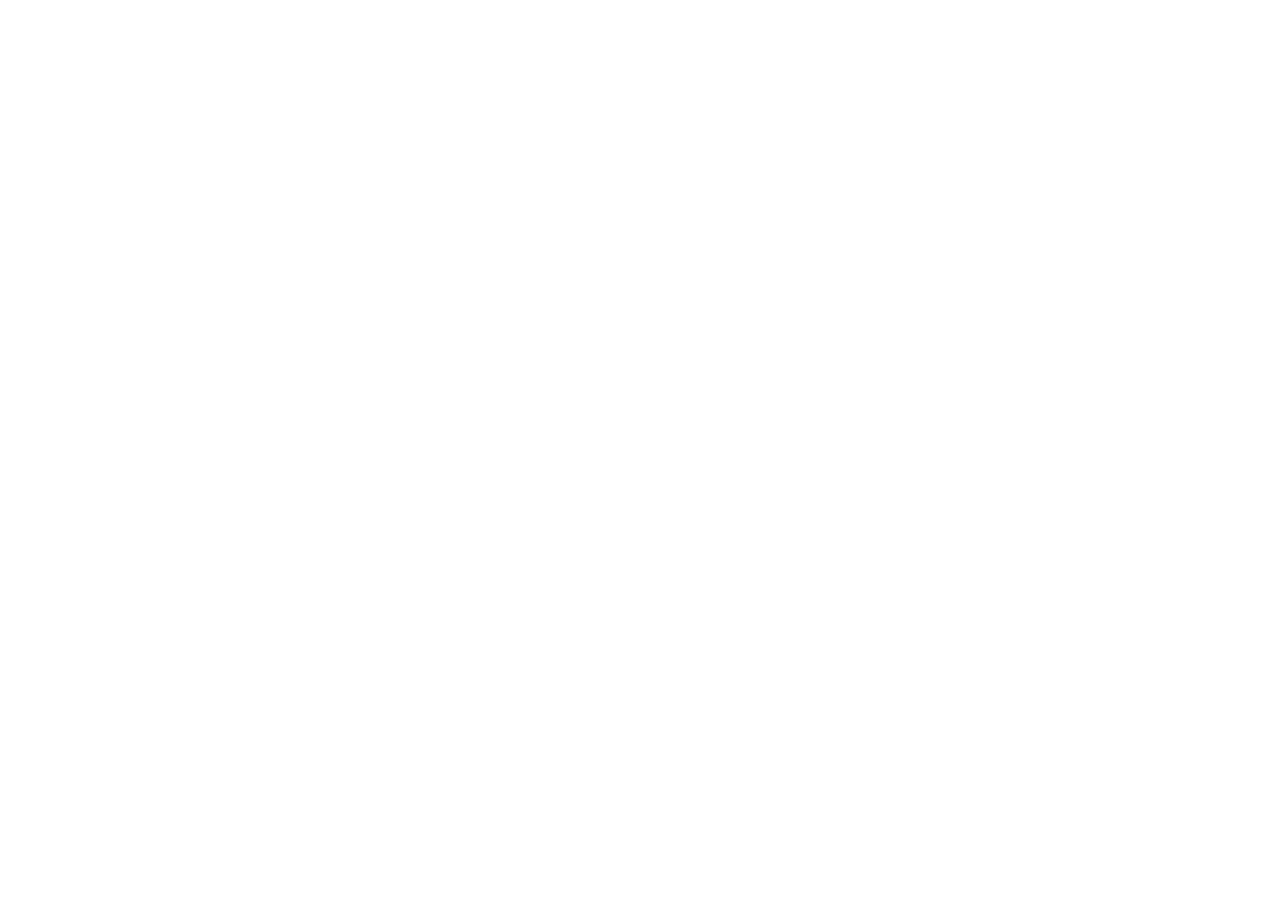
==== apropos.html @ a4434f8a "Initial commit" ====
<!DOCTYPE html>
<html lang="fr">
    <head>
        <meta charset="UTF-8">
        <meta name="viewport" content="width=device-width, initial-scale=1.0">
        <link rel="stylesheet" href="css/style.css">
        <link rel="stylesheet" href="css/responsive.css">
        <title>Matcha Tea - À propos</title>
    </head>
    <body>

    </body>
</html>
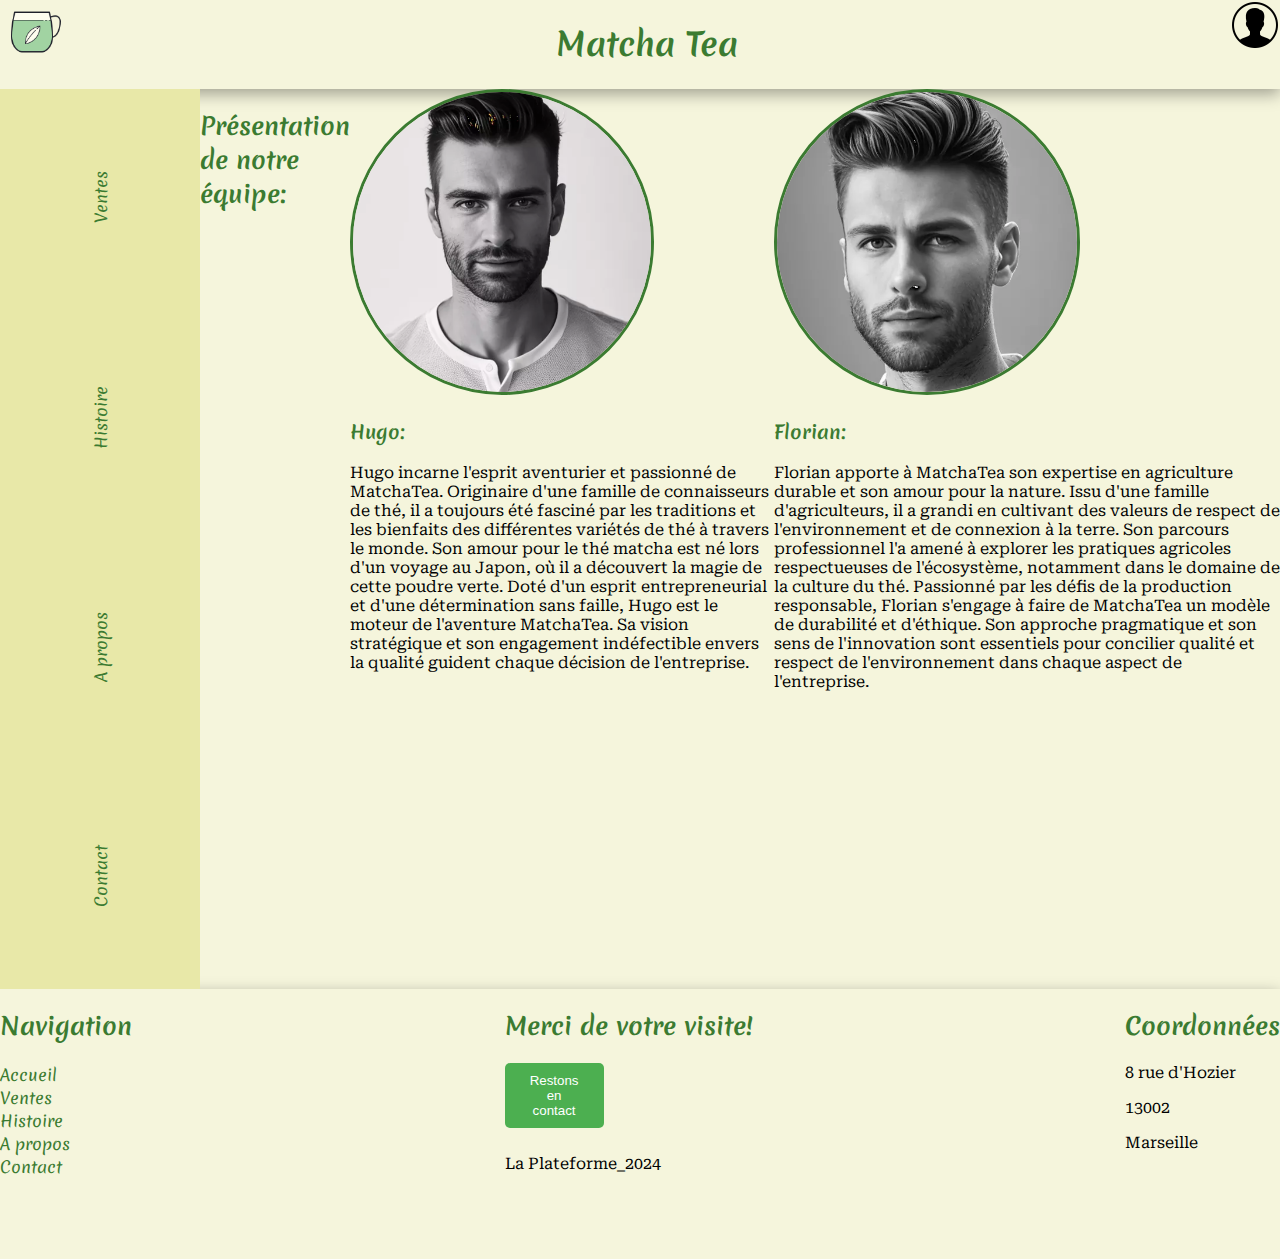
==== commit 4ac7832d: "mise a jour" ====
--- a/apropos.html
+++ b/apropos.html
@@ -1,13 +1,108 @@
 <!DOCTYPE html>
 <html lang="fr">
-    <head>
-        <meta charset="UTF-8">
-        <meta name="viewport" content="width=device-width, initial-scale=1.0">
-        <link rel="stylesheet" href="css/style.css">
-        <link rel="stylesheet" href="css/responsive.css">
-        <title>Matcha Tea - À propos</title>
-    </head>
-    <body>
+  <head>
+    <meta charset="UTF-8" />
+    <meta name="viewport" content="width=device-width, initial-scale=1.0" />
+    <link rel="stylesheet" href="css/style.css" />
+    <link rel="stylesheet" href="css/responsive.css" />
+    <title>Matcha Tea - À propos</title>
+    <link rel="preconnect" href="https://fonts.googleapis.com" />
+    <link rel="preconnect" href="https://fonts.gstatic.com" crossorigin />
+    <link
+      href="https://fonts.googleapis.com/css2?family=Merienda:wght@300..900&display=swap"
+      rel="stylesheet"
+    />
+    <link
+      href="https://fonts.googleapis.com/css2?family=Roboto+Serif:ital,opsz,wght@0,8..144,100..900;1,8..144,100..900&display=swap"
+      rel="stylesheet"
+    />
+  </head>
+  <body>
+    <header>
+      <a href="/index.html"
+        ><img class="logo" src="/images/icons8-matcha-tea-100.png"
+      /></a>
+      <h1>Matcha Tea</h1>
+      <img
+        class="logoprof"
+        src="/images/icons8-account-50.png"
+        alt="logo connexion"
+      />
+    </header>
+    <main>
+      <div class="container">
+        <aside>
+          <nav>
+            <ul>
+              <li><a href="/contact.html">Contact</a></li>
+              <li><a href="/apropos.html">A propos</a></li>
+              <li><a href="/histoire.html">Histoire</a></li>
+              <li><a href="/vente.html">Ventes</a></li>
+            </ul>
+          </nav>
+        </aside>
+        <div class="equipe">
+          <h2>Présentation de notre équipe:</h2>
+          <div class="hugo">
+            <img class="portrait" src="/images/Hugo_ia.png" alt="hugo profil" />
+            <h3>Hugo:</h3>
+            <p>
+              Hugo incarne l'esprit aventurier et passionné de MatchaTea.
+              Originaire d'une famille de connaisseurs de thé, il a toujours été
+              fasciné par les traditions et les bienfaits des différentes
+              variétés de thé à travers le monde. Son amour pour le thé matcha
+              est né lors d'un voyage au Japon, où il a découvert la magie de
+              cette poudre verte. Doté d'un esprit entrepreneurial et d'une
+              détermination sans faille, Hugo est le moteur de l'aventure
+              MatchaTea. Sa vision stratégique et son engagement indéfectible
+              envers la qualité guident chaque décision de l'entreprise.
+            </p>
+          </div>
+          <div class="florian">
+            <img
+              class="portrait"
+              src="/images/Florian_ia.png"
+              alt="florian profil"
+            />
+            <h3>Florian:</h3>
+            <p>
+              Florian apporte à MatchaTea son expertise en agriculture durable
+              et son amour pour la nature. Issu d'une famille d'agriculteurs, il
+              a grandi en cultivant des valeurs de respect de l'environnement et
+              de connexion à la terre. Son parcours professionnel l'a amené à
+              explorer les pratiques agricoles respectueuses de l'écosystème,
+              notamment dans le domaine de la culture du thé. Passionné par les
+              défis de la production responsable, Florian s'engage à faire de
+              MatchaTea un modèle de durabilité et d'éthique. Son approche
+              pragmatique et son sens de l'innovation sont essentiels pour
+              concilier qualité et respect de l'environnement dans chaque aspect
+              de l'entreprise.
+            </p>
+          </div>
+        </div>
+      </div>
+    </main>
+    <footer>
+      <div class="footerNav">
+        <h2>Navigation</h2>
+        <a href="/index.html">Accueil</a>
+        <a href="/vente.html">Ventes</a>
+        <a href="/histoire.html">Histoire</a>
+        <a href="/apropos.html">A propos</a>
+        <a href="/contact.html">Contact</a>
+      </div>
+      <div class="footerMid">
+        <h2>Merci de votre visite!</h2>
+        <button>Restons en contact</button>
 
-    </body>
-</html>+        <p>La Plateforme_2024</p>
+      </div>
+      <div class="footerCoord">
+        <h2>Coordonnées</h2>
+        <p>8 rue d'Hozier</p>
+        <p>13002</p>
+        <p>Marseille</p>
+      </div>
+    </footer>
+  </body>
+</html>
--- a/css/style.css
+++ b/css/style.css
@@ -0,0 +1,235 @@
+.merienda-<uniquifier > {
+  font-family: "Merienda", cursive;
+}
+.roboto-serif-<uniquifier > {
+  font-family: "Roboto Serif", serif;
+}
+
+header {
+  background-color: #f5f5dc;
+  display: flex;
+  justify-content: space-between;
+  box-shadow: rgba(0, 0, 0, 0.35) 0px 5px 15px;
+}
+body {
+  background-color: #f5f5dc;
+  margin: 0;
+}
+footer {
+  background-color: #f5f5dc;
+  height: 30vh;
+  display: flex;
+  justify-content: space-around;
+  box-shadow: rgba(0, 0, 0, 0.35) 0px 5px 15px;
+}
+
+.footerNav {
+  display: flex;
+  flex-direction: column;
+}
+button {
+  border: solid;
+  border-radius: 5px;
+  padding: 20px;
+  text-align: center;
+  background-color: #f5f5dc;
+}
+a {
+  text-decoration: none;
+  color: #3b7b31;
+  font-family: "Merienda", cursive;
+}
+p,
+ul,
+ol {
+  font-family: "Roboto Serif", serif;
+}
+h2,
+h1,
+h3 {
+  color: #3b7b31;
+  font-family: "Merienda", cursive;
+}
+.logo {
+  width: 5vw;
+}
+.logoprof {
+  width: 50px;
+  height: 50px;
+}
+
+aside {
+  min-width: 200px;
+  background-color: #e8e8a8;
+}
+
+aside nav {
+  height: 100%;
+  width: 100%;
+  writing-mode: vertical-rl;
+  text-orientation: sideways;
+  transform: rotate(-180deg);
+}
+
+nav ul {
+  margin: 0;
+  padding: 0;
+  height: 100%;
+  width: 100%;
+  list-style: none;
+  display: flex;
+  justify-content: space-around;
+  align-items: center;
+}
+
+.aFooter {
+  font-size: 15px;
+}
+.content {
+  display: flex;
+  align-items: end;
+  justify-content: space-between;
+  margin-left: 30px;
+}
+
+.product {
+  text-align: center;
+}
+
+.product img {
+  max-width: 100%;
+  border-radius: 8px;
+  margin-bottom: 10px;
+}
+
+.buy-button {
+  display: inline-block;
+  background-color: #4caf50;
+  color: white;
+  padding: 10px 20px;
+  text-decoration: none;
+  border-radius: 5px;
+  transition: background-color 0.3s;
+}
+
+.buy-button:hover {
+  background-color: #45a049;
+}
+.container {
+  display: flex;
+}
+.product3 {
+  height: 22vw;
+  width: 80%;
+}
+.product2 {
+  height: 22vw;
+  width: 90%;
+}
+.product1 {
+  width: 90%;
+  height: 48vh;
+}
+.produitsphares {
+  display: flex;
+}
+
+input,
+select,
+textarea,
+button {
+  margin-bottom: 10px;
+  padding: 5px;
+  width: 40%;
+}
+.containerForm {
+  display: flex;
+  justify-content: space-between;
+  align-items: center;
+  padding: 20px;
+}
+
+.sidebar {
+  flex: 1;
+}
+
+.form-container {
+  flex: 1;
+}
+
+.vertical-line {
+  border-left: 2px solid #ccc;
+  height: 100%;
+  margin: 0 20px;
+}
+
+form {
+  display: flex;
+  flex-direction: column;
+}
+
+label {
+  margin-top: 10px;
+}
+
+input,
+select,
+textarea {
+  margin-bottom: 10px;
+  padding: 5px;
+  width: 100%;
+}
+
+button {
+  padding: 10px 20px;
+  background-color: #4caf50;
+  color: white;
+  border: none;
+  cursor: pointer;
+}
+
+button:hover {
+  background-color: #45a049;
+}
+.histoire_container {
+  display: flex;
+  flex-direction: column;
+  line-height: 20px;
+}
+hr {
+  width: 100%;
+  border: solid 1px;
+}
+.equipe {
+  display: flex;
+  flex-direction: row;
+}
+.portrait {
+  border-radius: 80%;
+  height: 300px;
+  border: 3px solid #3b7b31;
+}
+.produits img {
+  width: 400px;
+}
+
+.mosaique {
+  display: grid;
+  grid-template-columns: repeat(auto-fill, minmax(300px, 1fr));
+  grid-gap: 20px;
+}
+
+.produits {
+  text-align: center;
+}
+
+.produits img {
+  width: 100%;
+  height: auto;
+  border-radius: 8px;
+}
+
+.produits h3 {
+  margin-top: 10px;
+  font-size: 18px;
+}
--- a/css/responsive.css
+++ b/css/responsive.css
@@ -0,0 +1,102 @@
+@media only screen and (min-width: 768px)
+{
+
+/******************************************************* NAVBAR *********************************************/
+
+#desktop-navbar
+{
+  display: block;
+}
+
+.mobile-only
+{
+    display: none;
+}
+
+.mobile-hidden
+{
+  display: block;
+}
+aside {
+    width: 15%;
+    background-color: #e8e8a8;
+  }
+  
+  aside nav {
+    height: 100%;
+    width: 100%;
+    writing-mode: vertical-rl;
+    text-orientation: sideways;
+    transform: rotate(-180deg);
+  }
+  
+ aside nav ul {
+    margin: 0;
+    padding: 0;
+    height: 100%;
+    width: 100%;
+    list-style: none;
+    display: flex;
+    justify-content: space-around;
+    align-items: center;
+  }
+
+
+  /****************************************************** MAIN CONTENT ****************************************************/
+
+.main-container
+{
+  display: flex;
+}
+
+.container
+{
+  display: flex;
+  width: 100%;
+  justify-content: space-around;
+  flex-direction: row;
+
+}
+#products>h2
+{
+text-align: center;
+}
+article
+{
+    width: 300px;
+    height: 600px;
+}
+.card {
+  box-shadow: 0 4px 8px 0 rgba(0,0,0,0.2);
+  transition: 0.3s;
+}
+.card img {
+  height: 250px;
+}
+
+.card:hover {
+  box-shadow: 0 8px 16px 0 rgba(0,0,0,0.2);
+}
+
+.card-container
+{
+  padding: 2px 16px;
+}
+
+/*********************************************FOOTER****************************************************/
+footer {
+    background-color: #f5f5dc;
+    display: flex;
+    flex-direction: row;
+    justify-content: space-between;
+    box-shadow: rgba(0, 0, 0, 0.35) 0px 5px 15px;
+  }
+  
+  .footer-button
+  {
+    order: 0;
+  }
+
+
+}
+
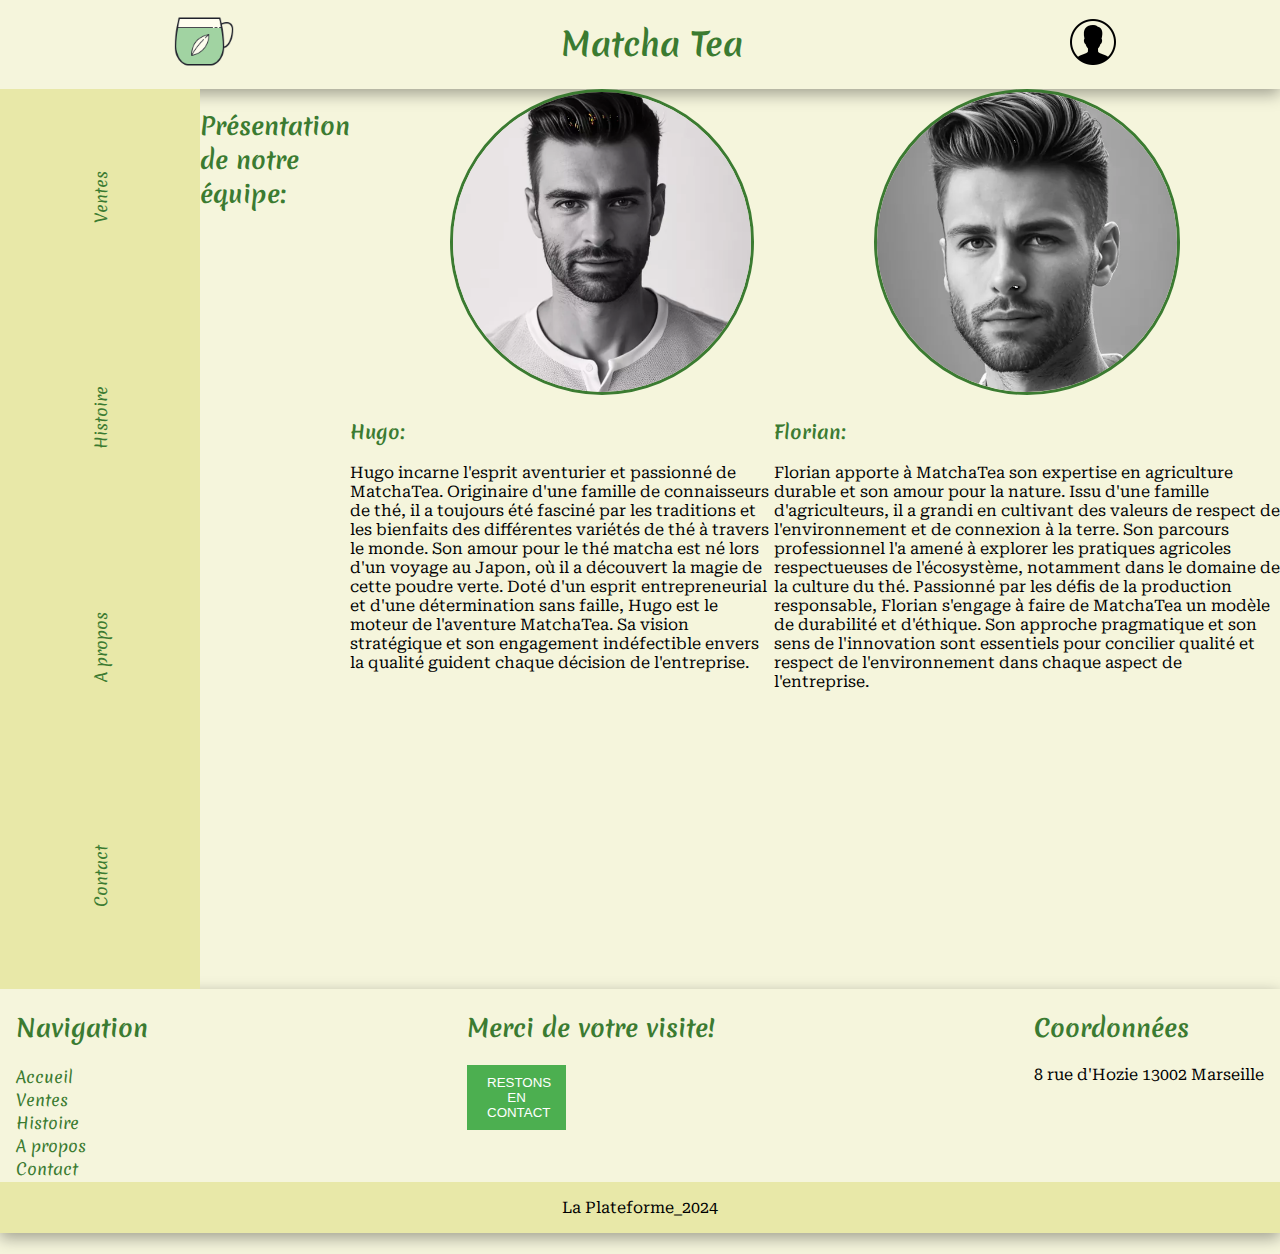
==== commit 6cb7991d: "mise a jour de tout" ====
--- a/apropos.html
+++ b/apropos.html
@@ -23,15 +23,17 @@
         ><img class="logo" src="/images/icons8-matcha-tea-100.png"
       /></a>
       <h1>Matcha Tea</h1>
-      <img
-        class="logoprof"
-        src="/images/icons8-account-50.png"
-        alt="logo connexion"
-      />
+      <a href="/profil.html">
+        <img
+          class="logoprof"
+          src="/images/icons8-account-50.png"
+          alt="logo connexion"
+        />
+      </a>
     </header>
     <main>
       <div class="container">
-        <aside>
+        <aside id="desktop-navbar">
           <nav>
             <ul>
               <li><a href="/contact.html">Contact</a></li>
@@ -41,8 +43,8 @@
             </ul>
           </nav>
         </aside>
+        <h2>Présentation de notre équipe:</h2>
         <div class="equipe">
-          <h2>Présentation de notre équipe:</h2>
           <div class="hugo">
             <img class="portrait" src="/images/Hugo_ia.png" alt="hugo profil" />
             <h3>Hugo:</h3>
@@ -83,25 +85,27 @@
       </div>
     </main>
     <footer>
-      <div class="footerNav">
+      <nav>
         <h2>Navigation</h2>
-        <a href="/index.html">Accueil</a>
-        <a href="/vente.html">Ventes</a>
-        <a href="/histoire.html">Histoire</a>
-        <a href="/apropos.html">A propos</a>
-        <a href="/contact.html">Contact</a>
-      </div>
+        <ul>
+          <li><a href="/index.html">Accueil</a></li>
+          <li><a href="/vente.html">Ventes</a></li>
+          <li><a href="/histoire.html">Histoire</a></li>
+          <li><a href="/apropos.html">A propos</a></li>
+          <li><a href="/contact.html">Contact</a></li>
+        </ul>
+      </nav>
+
       <div class="footerMid">
         <h2>Merci de votre visite!</h2>
         <button>Restons en contact</button>
-
-        <p>La Plateforme_2024</p>
       </div>
       <div class="footerCoord">
         <h2>Coordonnées</h2>
-        <p>8 rue d'Hozier</p>
-        <p>13002</p>
-        <p>Marseille</p>
+        <p>8 rue d'Hozie 13002 Marseille</p>
+      </div>
+      <div class="footer-copyright">
+        <p>La Plateforme_2024</p>
       </div>
     </footer>
   </body>
--- a/css/style.css
+++ b/css/style.css
@@ -1,39 +1,49 @@
-.merienda-<uniquifier > {
-  font-family: "Merienda", cursive;
-}
-.roboto-serif-<uniquifier > {
-  font-family: "Roboto Serif", serif;
-}
-
 header {
   background-color: #f5f5dc;
   display: flex;
-  justify-content: space-between;
+  justify-content: space-around;
   box-shadow: rgba(0, 0, 0, 0.35) 0px 5px 15px;
+  align-items: center;
 }
 body {
   background-color: #f5f5dc;
   margin: 0;
 }
+/*FOOTER*/
 footer {
   background-color: #f5f5dc;
-  height: 30vh;
-  display: flex;
+  display: flex;
+  flex-direction: column;
   justify-content: space-around;
   box-shadow: rgba(0, 0, 0, 0.35) 0px 5px 15px;
-}
-
-.footerNav {
-  display: flex;
-  flex-direction: column;
+  flex-wrap: wrap;
+}
+
+.footer-button {
+  order: 1;
 }
 button {
-  border: solid;
-  border-radius: 5px;
+  border: 1px solid black;
   padding: 20px;
   text-align: center;
-  background-color: #f5f5dc;
-}
+  background-color: #3b7b31;
+  width: 100%;
+  text-transform: uppercase;
+  color: white;
+}
+
+.footer-copyright {
+  width: 100%;
+  background-color: #e8e8a8;
+  text-align: center;
+}
+
+footer nav,
+.footerCoord,
+.footerMid {
+  padding: 2px 16px;
+}
+
 a {
   text-decoration: none;
   color: #3b7b31;
@@ -51,7 +61,7 @@
   font-family: "Merienda", cursive;
 }
 .logo {
-  width: 5vw;
+  width: 75px;
 }
 .logoprof {
   width: 50px;
@@ -78,8 +88,7 @@
   width: 100%;
   list-style: none;
   display: flex;
-  justify-content: space-around;
-  align-items: center;
+  flex-direction: column;
 }
 
 .aFooter {
@@ -115,7 +124,7 @@
 .buy-button:hover {
   background-color: #45a049;
 }
-.container {
+.mainContainer {
   display: flex;
 }
 .product3 {
@@ -202,34 +211,101 @@
 }
 .equipe {
   display: flex;
-  flex-direction: row;
+  flex-direction: column;
 }
 .portrait {
   border-radius: 80%;
   height: 300px;
   border: 3px solid #3b7b31;
-}
-.produits img {
-  width: 400px;
-}
-
-.mosaique {
+  margin-left: 100px;
+}
+
+.container {
   display: grid;
-  grid-template-columns: repeat(auto-fill, minmax(300px, 1fr));
-  grid-gap: 20px;
-}
-
-.produits {
+  grid-template-columns: auto 1fr 1fr;
+
+  width: 100%;
+
+  flex-direction: column;
+}
+#products > h2 {
+  text-align: left;
+  margin: 5% 0 5% 5%;
+}
+article {
+  width: 300px;
+  height: 600px;
+}
+.card {
+  box-shadow: 0 4px 8px 0 rgba(0, 0, 0, 0.2);
+  transition: 0.3s;
+}
+.card img {
+  height: 250px;
+}
+
+.card:hover {
+  box-shadow: 0 8px 16px 0 rgba(0, 0, 0, 0.2);
+}
+
+.card-container {
+  padding: 2px 16px;
+  max-height: 200px;
+  white-space: nowrap;
+  overflow: hidden;
+}
+.card-container p {
+  text-overflow: ellipsis;
+}
+
+/* Page client*/
+.compteNom {
+  width: 200px;
+}
+input {
+  border-bottom: solid 1px;
+  border-top: hidden;
+  border-left: hidden;
+  border-right: hidden;
+  background: none;
   text-align: center;
 }
 
-.produits img {
-  width: 100%;
-  height: auto;
-  border-radius: 8px;
-}
-
-.produits h3 {
-  margin-top: 10px;
-  font-size: 18px;
-}
+.formProfil {
+  display: flex;
+  padding-left: 100px;
+}
+.form-profil {
+  width: 250px;
+}
+
+.logocompte {
+  width: 50px;
+  padding-left: 100px;
+}
+/* Page mes commandes*/
+.commandes {
+  display: flex;
+  flex-direction: column;
+}
+/* Navbar */
+#desktop-navbar {
+  display: none;
+}
+
+nav ul {
+  list-style: none;
+  padding: 0;
+}
+.mobile-hidden {
+  display: none;
+}
+
+nav ul li img {
+  width: 50px;
+}
+img.mobile-only {
+  order: -1;
+  width: 25px;
+  height: 25px;
+}
--- a/css/responsive.css
+++ b/css/responsive.css
@@ -1,27 +1,21 @@
-@media only screen and (min-width: 768px)
-{
+@media only screen and (min-width: 768px) {
+  /******************************************************* NAVBAR *********************************************/
 
-/******************************************************* NAVBAR *********************************************/
+  #desktop-navbar {
+    display: block;
+  }
 
-#desktop-navbar
-{
-  display: block;
-}
-
-.mobile-only
-{
+  .mobile-only {
     display: none;
-}
-
-.mobile-hidden
-{
-  display: block;
-}
-aside {
+  }
+  .mobile-hidden {
+    display: block;
+  }
+  aside {
     width: 15%;
     background-color: #e8e8a8;
   }
-  
+
   aside nav {
     height: 100%;
     width: 100%;
@@ -29,8 +23,8 @@
     text-orientation: sideways;
     transform: rotate(-180deg);
   }
-  
- aside nav ul {
+
+  aside nav ul {
     margin: 0;
     padding: 0;
     height: 100%;
@@ -39,64 +33,46 @@
     display: flex;
     justify-content: space-around;
     align-items: center;
+    flex-direction: row;
+  }
+  .mainContainer {
+    display: flex;
   }
 
-
-  /****************************************************** MAIN CONTENT ****************************************************/
-
-.main-container
-{
-  display: flex;
-}
-
-.container
-{
-  display: flex;
-  width: 100%;
-  justify-content: space-around;
-  flex-direction: row;
-
-}
-#products>h2
-{
-text-align: center;
-}
-article
-{
-    width: 300px;
-    height: 600px;
-}
-.card {
-  box-shadow: 0 4px 8px 0 rgba(0,0,0,0.2);
-  transition: 0.3s;
-}
-.card img {
-  height: 250px;
-}
-
-.card:hover {
-  box-shadow: 0 8px 16px 0 rgba(0,0,0,0.2);
-}
-
-.card-container
-{
-  padding: 2px 16px;
-}
-
-/*********************************************FOOTER****************************************************/
-footer {
+  .container {
+    display: flex;
+    width: 100%;
+    justify-content: space-around;
+    flex-direction: row;
+  }
+  footer {
     background-color: #f5f5dc;
     display: flex;
     flex-direction: row;
     justify-content: space-between;
     box-shadow: rgba(0, 0, 0, 0.35) 0px 5px 15px;
   }
-  
-  .footer-button
-  {
+
+  .footerMid {
     order: 0;
   }
-
-
+  .logocompte {
+    padding-left: 10px;
+    width: 50px;
+  }
+  .form-profil {
+    width: 450px;
+  }
+  .formProfil {
+    display: flex;
+    padding-left: 350px;
+    align-items: center;
+  }
+  .equipe {
+    display: flex;
+    flex-direction: row;
+  }
+  .portrait {
+    margin-left: 100px;
+  }
 }
-
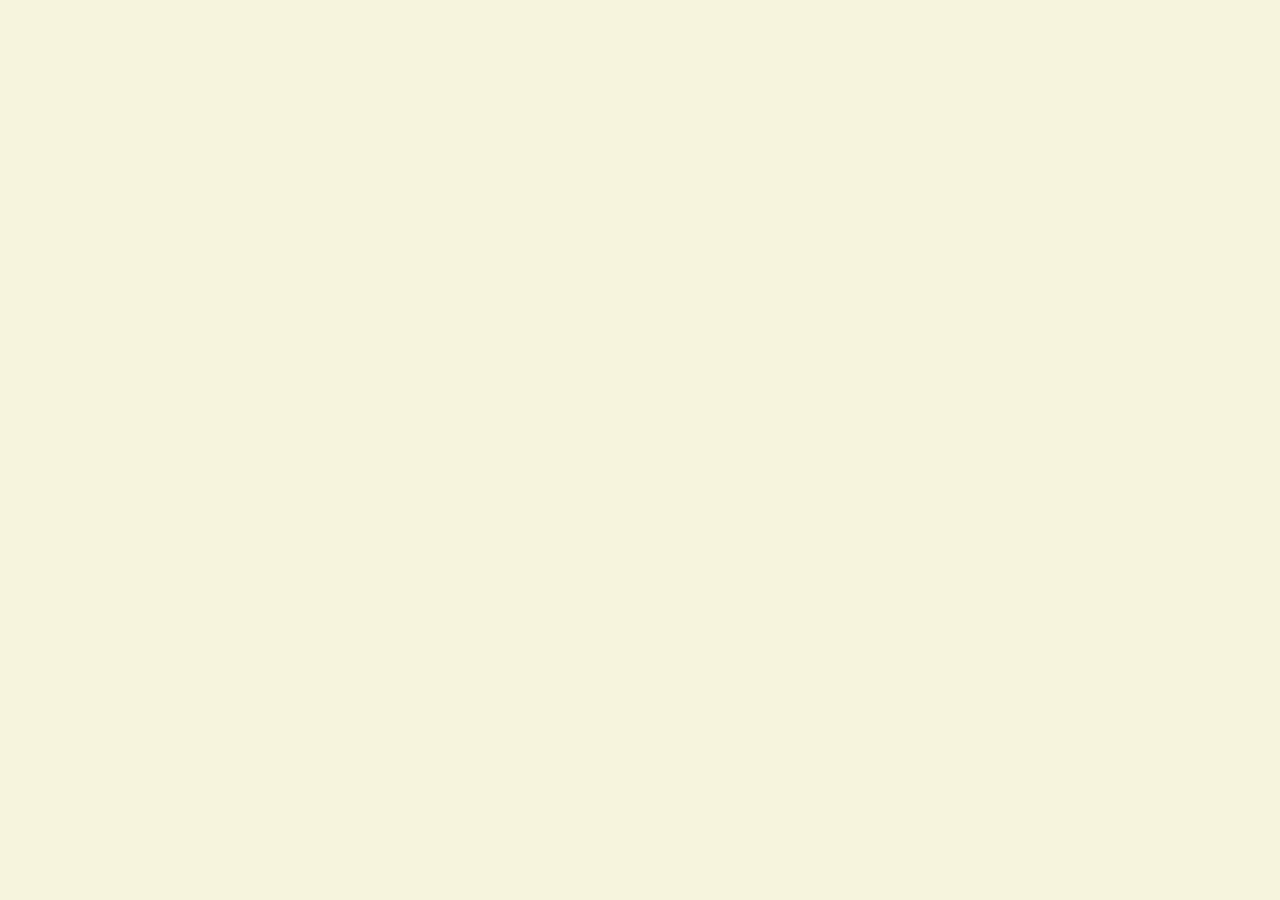
==== commit adb4f120: "Merged profile" ====
--- a/apropos.html
+++ b/apropos.html
@@ -1,112 +1,18 @@
 <!DOCTYPE html>
 <html lang="fr">
-  <head>
-    <meta charset="UTF-8" />
-    <meta name="viewport" content="width=device-width, initial-scale=1.0" />
-    <link rel="stylesheet" href="css/style.css" />
-    <link rel="stylesheet" href="css/responsive.css" />
-    <title>Matcha Tea - À propos</title>
-    <link rel="preconnect" href="https://fonts.googleapis.com" />
-    <link rel="preconnect" href="https://fonts.gstatic.com" crossorigin />
-    <link
-      href="https://fonts.googleapis.com/css2?family=Merienda:wght@300..900&display=swap"
-      rel="stylesheet"
-    />
-    <link
-      href="https://fonts.googleapis.com/css2?family=Roboto+Serif:ital,opsz,wght@0,8..144,100..900;1,8..144,100..900&display=swap"
-      rel="stylesheet"
-    />
-  </head>
-  <body>
-    <header>
-      <a href="/index.html"
-        ><img class="logo" src="/images/icons8-matcha-tea-100.png"
-      /></a>
-      <h1>Matcha Tea</h1>
-      <a href="/profil.html">
-        <img
-          class="logoprof"
-          src="/images/icons8-account-50.png"
-          alt="logo connexion"
-        />
-      </a>
-    </header>
-    <main>
-      <div class="container">
-        <aside id="desktop-navbar">
-          <nav>
-            <ul>
-              <li><a href="/contact.html">Contact</a></li>
-              <li><a href="/apropos.html">A propos</a></li>
-              <li><a href="/histoire.html">Histoire</a></li>
-              <li><a href="/vente.html">Ventes</a></li>
-            </ul>
-          </nav>
-        </aside>
-        <h2>Présentation de notre équipe:</h2>
-        <div class="equipe">
-          <div class="hugo">
-            <img class="portrait" src="/images/Hugo_ia.png" alt="hugo profil" />
-            <h3>Hugo:</h3>
-            <p>
-              Hugo incarne l'esprit aventurier et passionné de MatchaTea.
-              Originaire d'une famille de connaisseurs de thé, il a toujours été
-              fasciné par les traditions et les bienfaits des différentes
-              variétés de thé à travers le monde. Son amour pour le thé matcha
-              est né lors d'un voyage au Japon, où il a découvert la magie de
-              cette poudre verte. Doté d'un esprit entrepreneurial et d'une
-              détermination sans faille, Hugo est le moteur de l'aventure
-              MatchaTea. Sa vision stratégique et son engagement indéfectible
-              envers la qualité guident chaque décision de l'entreprise.
-            </p>
-          </div>
-          <div class="florian">
-            <img
-              class="portrait"
-              src="/images/Florian_ia.png"
-              alt="florian profil"
-            />
-            <h3>Florian:</h3>
-            <p>
-              Florian apporte à MatchaTea son expertise en agriculture durable
-              et son amour pour la nature. Issu d'une famille d'agriculteurs, il
-              a grandi en cultivant des valeurs de respect de l'environnement et
-              de connexion à la terre. Son parcours professionnel l'a amené à
-              explorer les pratiques agricoles respectueuses de l'écosystème,
-              notamment dans le domaine de la culture du thé. Passionné par les
-              défis de la production responsable, Florian s'engage à faire de
-              MatchaTea un modèle de durabilité et d'éthique. Son approche
-              pragmatique et son sens de l'innovation sont essentiels pour
-              concilier qualité et respect de l'environnement dans chaque aspect
-              de l'entreprise.
-            </p>
-          </div>
-        </div>
-      </div>
-    </main>
-    <footer>
-      <nav>
-        <h2>Navigation</h2>
-        <ul>
-          <li><a href="/index.html">Accueil</a></li>
-          <li><a href="/vente.html">Ventes</a></li>
-          <li><a href="/histoire.html">Histoire</a></li>
-          <li><a href="/apropos.html">A propos</a></li>
-          <li><a href="/contact.html">Contact</a></li>
-        </ul>
-      </nav>
-
-      <div class="footerMid">
-        <h2>Merci de votre visite!</h2>
-        <button>Restons en contact</button>
-      </div>
-      <div class="footerCoord">
-        <h2>Coordonnées</h2>
-        <p>8 rue d'Hozie 13002 Marseille</p>
-      </div>
-      <div class="footer-copyright">
-        <p>La Plateforme_2024</p>
-      </div>
-    </footer>
-  </body>
-</html>
+    <head>
+        <meta charset="UTF-8">
+        <meta name="viewport" content="width=device-width, initial-scale=1.0">
+        <link rel="stylesheet" href="css/style.css">
+        <link rel="stylesheet" href="css/responsive.css">
+        <title>Matcha Tea - À propos</title>
+    </head>
+    <body>
+        <header>
+            <nav>
+            </nav>
+        </header>
+        <main></main>
+        <footer></footer>
+    </body>
+</html>--- a/css/style.css
+++ b/css/style.css
@@ -1,3 +1,26 @@
+/*BODY*/
+body {
+  background-color: #f5f5dc;
+  margin: 0;
+  font-family: "Roboto";
+}
+
+a {
+  text-decoration: none;
+  color: #3b7b31;
+  font-family: "Merienda", cursive;
+}
+
+h3,
+h2,
+h1 {
+  color: #3b7b31;
+  font-family: "Merienda", cursive;
+}
+
+
+
+/* HEADER */
 header {
   background-color: #f5f5dc;
   display: flex;
@@ -5,10 +28,57 @@
   box-shadow: rgba(0, 0, 0, 0.35) 0px 5px 15px;
   align-items: center;
 }
-body {
-  background-color: #f5f5dc;
-  margin: 0;
+
+.logo {
+  width: 75px;
 }
+.logoprof {
+  width: 50px;
+  height: 50px;
+}
+
+/* NAVBAR*/
+#desktop-navbar
+{
+  display: none;
+}
+nav ul
+{
+  list-style: none;
+  padding: 0;
+}
+.mobile-hidden
+{
+  display: none;
+}
+
+nav ul li img
+{
+    width: 50px;
+}
+img.mobile-only
+{
+  order: -1;
+  width: 25px;
+  height: 25px;
+}
+
+/* MAIN CONTENT */
+
+.main-container
+{
+  display: flex;
+}
+.container
+{
+  width: 100%;
+  justify-content: space-between;
+  align-items: center;
+  flex-direction: column;
+  flex-wrap: wrap;
+
+}
+
 /*FOOTER*/
 footer {
   background-color: #f5f5dc;
@@ -19,7 +89,8 @@
   flex-wrap: wrap;
 }
 
-.footer-button {
+.footer-button
+{
   order: 1;
 }
 button {
@@ -32,280 +103,14 @@
   color: white;
 }
 
-.footer-copyright {
+.footer-copyright
+{
   width: 100%;
   background-color: #e8e8a8;
   text-align: center;
 }
 
-footer nav,
-.footerCoord,
-.footerMid {
+footer nav, .footer-contact-details, .footer-button
+{
   padding: 2px 16px;
 }
-
-a {
-  text-decoration: none;
-  color: #3b7b31;
-  font-family: "Merienda", cursive;
-}
-p,
-ul,
-ol {
-  font-family: "Roboto Serif", serif;
-}
-h2,
-h1,
-h3 {
-  color: #3b7b31;
-  font-family: "Merienda", cursive;
-}
-.logo {
-  width: 75px;
-}
-.logoprof {
-  width: 50px;
-  height: 50px;
-}
-
-aside {
-  min-width: 200px;
-  background-color: #e8e8a8;
-}
-
-aside nav {
-  height: 100%;
-  width: 100%;
-  writing-mode: vertical-rl;
-  text-orientation: sideways;
-  transform: rotate(-180deg);
-}
-
-nav ul {
-  margin: 0;
-  padding: 0;
-  height: 100%;
-  width: 100%;
-  list-style: none;
-  display: flex;
-  flex-direction: column;
-}
-
-.aFooter {
-  font-size: 15px;
-}
-.content {
-  display: flex;
-  align-items: end;
-  justify-content: space-between;
-  margin-left: 30px;
-}
-
-.product {
-  text-align: center;
-}
-
-.product img {
-  max-width: 100%;
-  border-radius: 8px;
-  margin-bottom: 10px;
-}
-
-.buy-button {
-  display: inline-block;
-  background-color: #4caf50;
-  color: white;
-  padding: 10px 20px;
-  text-decoration: none;
-  border-radius: 5px;
-  transition: background-color 0.3s;
-}
-
-.buy-button:hover {
-  background-color: #45a049;
-}
-.mainContainer {
-  display: flex;
-}
-.product3 {
-  height: 22vw;
-  width: 80%;
-}
-.product2 {
-  height: 22vw;
-  width: 90%;
-}
-.product1 {
-  width: 90%;
-  height: 48vh;
-}
-.produitsphares {
-  display: flex;
-}
-
-input,
-select,
-textarea,
-button {
-  margin-bottom: 10px;
-  padding: 5px;
-  width: 40%;
-}
-.containerForm {
-  display: flex;
-  justify-content: space-between;
-  align-items: center;
-  padding: 20px;
-}
-
-.sidebar {
-  flex: 1;
-}
-
-.form-container {
-  flex: 1;
-}
-
-.vertical-line {
-  border-left: 2px solid #ccc;
-  height: 100%;
-  margin: 0 20px;
-}
-
-form {
-  display: flex;
-  flex-direction: column;
-}
-
-label {
-  margin-top: 10px;
-}
-
-input,
-select,
-textarea {
-  margin-bottom: 10px;
-  padding: 5px;
-  width: 100%;
-}
-
-button {
-  padding: 10px 20px;
-  background-color: #4caf50;
-  color: white;
-  border: none;
-  cursor: pointer;
-}
-
-button:hover {
-  background-color: #45a049;
-}
-.histoire_container {
-  display: flex;
-  flex-direction: column;
-  line-height: 20px;
-}
-hr {
-  width: 100%;
-  border: solid 1px;
-}
-.equipe {
-  display: flex;
-  flex-direction: column;
-}
-.portrait {
-  border-radius: 80%;
-  height: 300px;
-  border: 3px solid #3b7b31;
-  margin-left: 100px;
-}
-
-.container {
-  display: grid;
-  grid-template-columns: auto 1fr 1fr;
-
-  width: 100%;
-
-  flex-direction: column;
-}
-#products > h2 {
-  text-align: left;
-  margin: 5% 0 5% 5%;
-}
-article {
-  width: 300px;
-  height: 600px;
-}
-.card {
-  box-shadow: 0 4px 8px 0 rgba(0, 0, 0, 0.2);
-  transition: 0.3s;
-}
-.card img {
-  height: 250px;
-}
-
-.card:hover {
-  box-shadow: 0 8px 16px 0 rgba(0, 0, 0, 0.2);
-}
-
-.card-container {
-  padding: 2px 16px;
-  max-height: 200px;
-  white-space: nowrap;
-  overflow: hidden;
-}
-.card-container p {
-  text-overflow: ellipsis;
-}
-
-/* Page client*/
-.compteNom {
-  width: 200px;
-}
-input {
-  border-bottom: solid 1px;
-  border-top: hidden;
-  border-left: hidden;
-  border-right: hidden;
-  background: none;
-  text-align: center;
-}
-
-.formProfil {
-  display: flex;
-  padding-left: 100px;
-}
-.form-profil {
-  width: 250px;
-}
-
-.logocompte {
-  width: 50px;
-  padding-left: 100px;
-}
-/* Page mes commandes*/
-.commandes {
-  display: flex;
-  flex-direction: column;
-}
-/* Navbar */
-#desktop-navbar {
-  display: none;
-}
-
-nav ul {
-  list-style: none;
-  padding: 0;
-}
-.mobile-hidden {
-  display: none;
-}
-
-nav ul li img {
-  width: 50px;
-}
-img.mobile-only {
-  order: -1;
-  width: 25px;
-  height: 25px;
-}
--- a/css/responsive.css
+++ b/css/responsive.css
@@ -1,21 +1,27 @@
-@media only screen and (min-width: 768px) {
-  /******************************************************* NAVBAR *********************************************/
+@media only screen and (min-width: 768px)
+{
 
-  #desktop-navbar {
-    display: block;
-  }
+/******************************************************* NAVBAR *********************************************/
 
-  .mobile-only {
+#desktop-navbar
+{
+  display: block;
+}
+
+.mobile-only
+{
     display: none;
-  }
-  .mobile-hidden {
-    display: block;
-  }
-  aside {
-    width: 15%;
+}
+
+.mobile-hidden
+{
+  display: block;
+}
+aside {
+    min-width: 15%;
     background-color: #e8e8a8;
   }
-
+  
   aside nav {
     height: 100%;
     width: 100%;
@@ -23,8 +29,8 @@
     text-orientation: sideways;
     transform: rotate(-180deg);
   }
-
-  aside nav ul {
+  
+ aside nav ul {
     margin: 0;
     padding: 0;
     height: 100%;
@@ -33,46 +39,55 @@
     display: flex;
     justify-content: space-around;
     align-items: center;
-    flex-direction: row;
-  }
-  .mainContainer {
-    display: flex;
   }
 
-  .container {
-    display: flex;
-    width: 100%;
-    justify-content: space-around;
-    flex-direction: row;
+
+  /****************************************************** MAIN CONTENT ****************************************************/
+
+.main-container
+{
+  display: flex;
+}
+
+.container
+{
+  display: flex;
+  width: 100%;
+  justify-content: space-around;
+  flex-direction: row;
+
   }
-  footer {
+
+  #products>h2 {
+    text-align: left;
+    margin: 5% 0 5% 5%;
+
+
+  }
+
+  .card {
+    box-shadow: 0 4px 8px 0 rgba(0, 0, 0, 0.2);
+    transition: 0.3s;
+  }
+
+
+  .card:hover {
+    box-shadow: 0 8px 16px 0 rgba(0, 0, 0, 0.2);
+  }
+
+
+/*********************************************FOOTER****************************************************/
+footer {
     background-color: #f5f5dc;
     display: flex;
     flex-direction: row;
     justify-content: space-between;
     box-shadow: rgba(0, 0, 0, 0.35) 0px 5px 15px;
   }
-
-  .footerMid {
+  
+  .footer-button
+  {
     order: 0;
   }
-  .logocompte {
-    padding-left: 10px;
-    width: 50px;
-  }
-  .form-profil {
-    width: 450px;
-  }
-  .formProfil {
-    display: flex;
-    padding-left: 350px;
-    align-items: center;
-  }
-  .equipe {
-    display: flex;
-    flex-direction: row;
-  }
-  .portrait {
-    margin-left: 100px;
-  }
-}
+
+}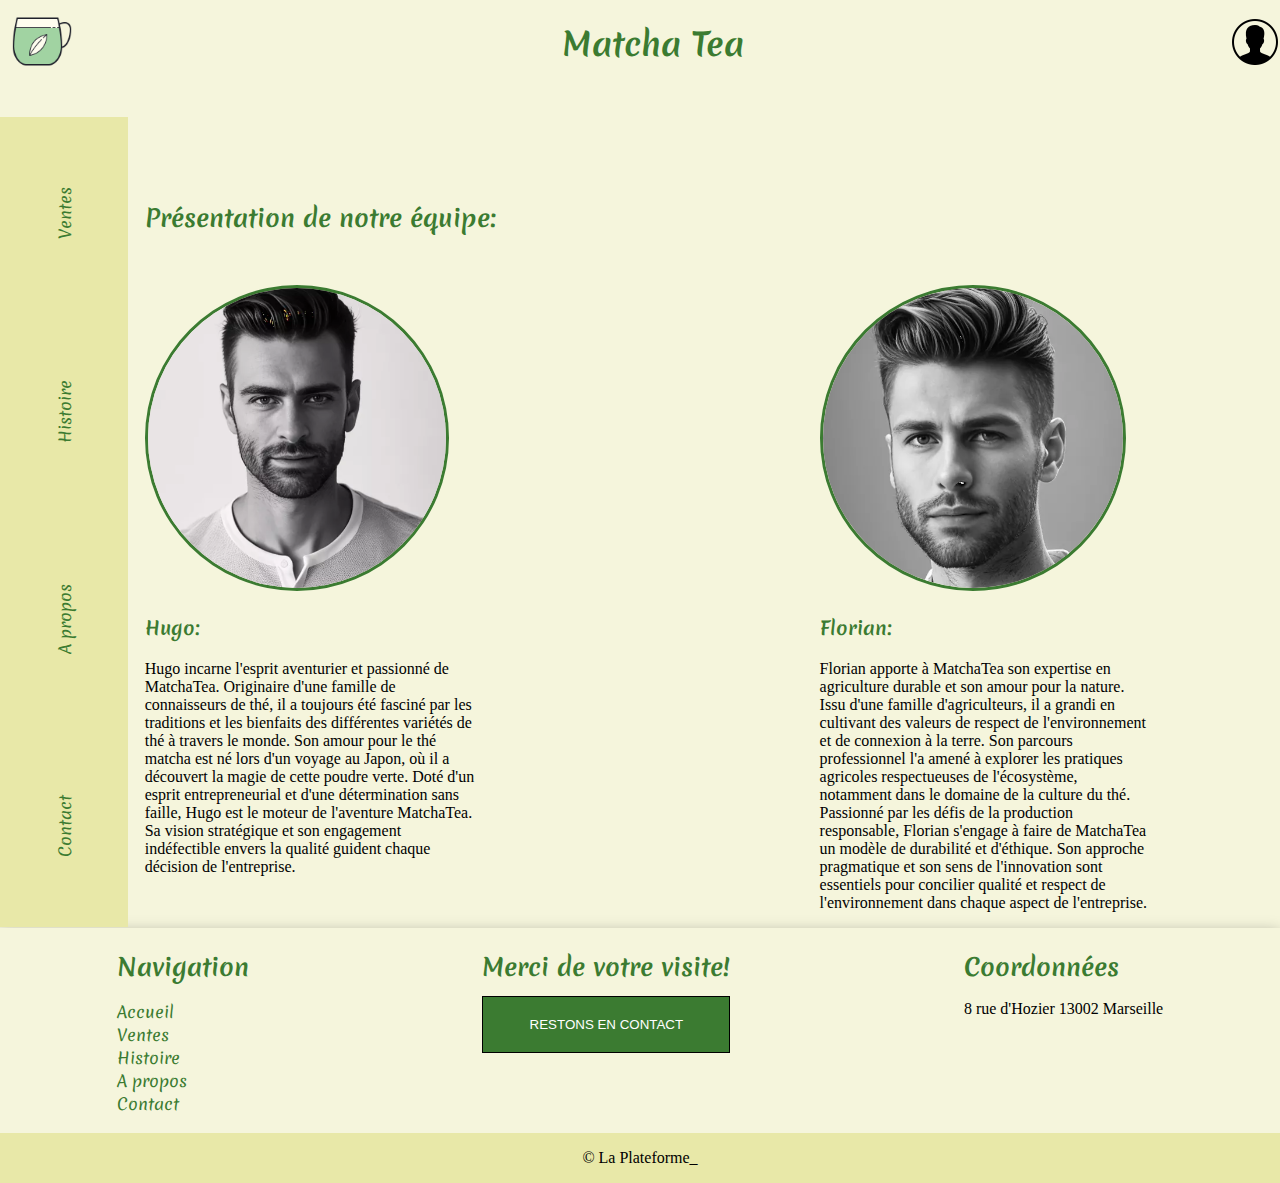
==== commit 3fb49809: "Finished responsive apropos.html" ====
--- a/apropos.html
+++ b/apropos.html
@@ -1,18 +1,117 @@
 <!DOCTYPE html>
 <html lang="fr">
-    <head>
-        <meta charset="UTF-8">
-        <meta name="viewport" content="width=device-width, initial-scale=1.0">
-        <link rel="stylesheet" href="css/style.css">
-        <link rel="stylesheet" href="css/responsive.css">
-        <title>Matcha Tea - À propos</title>
-    </head>
-    <body>
-        <header>
+  <head>
+    <meta charset="UTF-8" />
+    <meta name="viewport" content="width=device-width, initial-scale=1.0" />
+    <link rel="stylesheet" href="css/style.css" />
+    <link rel="stylesheet" href="css/index.css" />
+    <link rel="stylesheet" href="css/apropos.css" />
+
+    <link rel="stylesheet" href="css/responsive.css" />
+    <title>Matcha Tea - L'équipe</title>
+    <link rel="preconnect" href="https://fonts.googleapis.com" />
+    <link rel="preconnect" href="https://fonts.gstatic.com" crossorigin />
+    <link
+      href="https://fonts.googleapis.com/css2?family=Merienda:wght@300..900&display=swap"
+      rel="stylesheet" />
+    <link
+      href="https://fonts.googleapis.com/css2?family=Roboto+Serif:ital,opsz,wght@0,8..144,100..900;1,8..144,100..900&display=swap"
+      rel="stylesheet" />
+  </head>
+  <body>
+    <header>
+      <a href="index.html"><img class="logo" src="images/icons8-matcha-tea-100.png" /></a>
+      <h1 class="mobile-hidden">Matcha Tea</h1>
+      <img class="mobile-only" src="images/menu.png" alt="Menu">
+
+      <a href="profil.html"><img class="logoprof" src="images/icons8-account-50.png"
+        alt="logo connexion" /></a>
+    </header>
+    <div id="position-fixed-header"></div>
+    <div class="main-container">
+      <aside id="desktop-navbar">
+        <nav>
+          <ul>
+            <li class="mobile-hidden"><a href="contact.html">Contact</a></li>
+            <li class="mobile-hidden"><a href="apropos.html">A propos</a></li>
+            <li class="mobile-hidden"><a href="histoire.html">Histoire</a></li>
+            <li class="mobile-hidden"><a href="vente.html">Ventes</a></li>
+          </ul>
+        </nav>
+      </aside>
+
+      <div id="position-fixed-navbar"></div>
+      <main>
+      <h2>Présentation de notre équipe:</h2>
+        <div class="equipe">
+          <div class="hugo">
+            <img class="portrait" src="images/Hugo_ia.png" alt="hugo profil" />
+            <h3>Hugo:</h3>
+            <p>
+              Hugo incarne l'esprit aventurier et passionné de MatchaTea.
+              Originaire d'une famille de connaisseurs de thé, il a toujours été
+              fasciné par les traditions et les bienfaits des différentes
+              variétés de thé à travers le monde. Son amour pour le thé matcha
+              est né lors d'un voyage au Japon, où il a découvert la magie de
+              cette poudre verte. Doté d'un esprit entrepreneurial et d'une
+              détermination sans faille, Hugo est le moteur de l'aventure
+              MatchaTea. Sa vision stratégique et son engagement indéfectible
+              envers la qualité guident chaque décision de l'entreprise.
+            </p>
+          </div>
+          <div class="florian">
+            <img
+              class="portrait"
+              src="images/Florian_ia.png"
+              alt="florian profil"
+            />
+            <h3>Florian:</h3>
+            <p>
+              Florian apporte à MatchaTea son expertise en agriculture durable
+              et son amour pour la nature. Issu d'une famille d'agriculteurs, il
+              a grandi en cultivant des valeurs de respect de l'environnement et
+              de connexion à la terre. Son parcours professionnel l'a amené à
+              explorer les pratiques agricoles respectueuses de l'écosystème,
+              notamment dans le domaine de la culture du thé. Passionné par les
+              défis de la production responsable, Florian s'engage à faire de
+              MatchaTea un modèle de durabilité et d'éthique. Son approche
+              pragmatique et son sens de l'innovation sont essentiels pour
+              concilier qualité et respect de l'environnement dans chaque aspect
+              de l'entreprise.
+            </p>
+          </div>
+        </div>
+      </div>
+    </main>
+          <footer>
             <nav>
+              <h2>Navigation</h2>
+              <ul>
+                <li><a href="index.html">Accueil</a></li>
+                <li><a href="vente.html">Ventes</a></li>
+                <li><a href="histoire.html">Histoire</a></li>
+                <li><a href="apropos.html">A propos</a></li>
+                <li><a href="contact.html">Contact</a></li>
+              </ul>
             </nav>
-        </header>
-        <main></main>
-        <footer></footer>
-    </body>
-</html>+      
+            <div class="footer-button">
+              <h2>Merci de votre visite!</h2>
+              <button>Restons en contact</button>
+      
+            </div>
+            <div class="footer-contact-details">
+              <h2>Coordonnées</h2>
+              <p>8 rue d'Hozier 13002 Marseille</p>
+            </div>
+            <div class="footer-copyright">
+              <p>© La Plateforme_</p>
+            </div>
+          </footer>
+        </div>
+      </section>
+    </div>
+
+
+  </body>
+</html>
--- a/css/style.css
+++ b/css/style.css
@@ -3,6 +3,10 @@
   background-color: #f5f5dc;
   margin: 0;
   font-family: "Roboto";
+}
+body, html
+{
+  height: 100%;  
 }
 
 a {
@@ -24,13 +28,18 @@
 header {
   background-color: #f5f5dc;
   display: flex;
-  justify-content: space-around;
-  box-shadow: rgba(0, 0, 0, 0.35) 0px 5px 15px;
+  justify-content: space-between;
   align-items: center;
+  position: fixed;
+  width: 100%;
 }
 
+#position-fixed-header
+{
+  height: 13%;
+}
 .logo {
-  width: 75px;
+width: 75px;
 }
 .logoprof {
   width: 50px;
@@ -81,6 +90,7 @@
 
 /*FOOTER*/
 footer {
+  width: 100%;
   background-color: #f5f5dc;
   display: flex;
   flex-direction: column;
--- a/css/index.css
+++ b/css/index.css
@@ -0,0 +1,52 @@
+#products {
+    width: 100%;
+  }
+  
+  #products>h2 {
+    text-align: center;
+  }
+  
+  .card {
+    box-shadow: 0 4px 8px 0 rgba(24, 107, 43, 0.2);
+    transition: 0.3s;
+    padding-bottom: 20px;
+  
+  }
+  
+  .card img {
+    height: 250px;
+  }
+  
+  
+  .card-container {
+    padding: 2px 16px;
+  }
+  
+  article {
+    width: 300px;
+    margin-bottom: 5%;
+  }
+  
+  article img {
+    width: 100%;
+  }
+  /**/
+  @media only screen and (min-width: 768px) {
+    #products>h2 {
+      text-align: left;
+      margin: 5% 0 5% 5%;
+  
+  
+    }
+  
+    .card {
+      box-shadow: 0 4px 8px 0 rgba(0, 0, 0, 0.2);
+      transition: 0.3s;
+    }
+  
+  
+    .card:hover {
+      box-shadow: 0 8px 16px 0 rgba(0, 0, 0, 0.2);
+    }
+  }
+ 
--- a/css/apropos.css
+++ b/css/apropos.css
@@ -0,0 +1,46 @@
+.portrait {
+    border-radius: 80%;
+    height: 200px;
+    border: 3px solid #3b7b31;
+  }
+  main
+  {
+    margin-top: 5%;
+    margin-left: 10%;
+    margin-right: 10%;
+  }
+
+  .equipe
+{
+    display: flex;
+    flex-direction: column;
+    justify-content: space-between;
+}
+.hugo, .florian
+{
+    width: 100%;
+}
+h2
+{
+    margin-bottom: 5%;
+}
+
+@media only screen and (min-width: 768px)
+{
+
+    .hugo, .florian
+{
+    width: 33%;
+}
+    .equipe
+    {
+        display: flex;
+        flex-direction: row;
+        justify-content: space-between;
+    }
+    .portrait {
+        border-radius: 80%;
+        height: 300px;
+        border: 3px solid #3b7b31;
+      }
+}--- a/css/responsive.css
+++ b/css/responsive.css
@@ -1,27 +1,29 @@
-@media only screen and (min-width: 768px)
-{
+@media only screen and (min-width: 768px) {
 
-/******************************************************* NAVBAR *********************************************/
+  /******************************************************* NAVBAR *********************************************/
+  #position-fixed-navbar {
+    width: 10%;
+  }
 
-#desktop-navbar
-{
-  display: block;
-}
+  #desktop-navbar {
+    display: block;
+  }
 
-.mobile-only
-{
+  .mobile-only {
     display: none;
-}
+  }
 
-.mobile-hidden
-{
-  display: block;
-}
-aside {
-    min-width: 15%;
+  .mobile-hidden {
+    display: block;
+  }
+
+  aside {
+    width: 10%;
+    height: 90%;
+    position: fixed;
     background-color: #e8e8a8;
   }
-  
+
   aside nav {
     height: 100%;
     width: 100%;
@@ -29,8 +31,8 @@
     text-orientation: sideways;
     transform: rotate(-180deg);
   }
-  
- aside nav ul {
+
+  aside nav ul {
     margin: 0;
     padding: 0;
     height: 100%;
@@ -44,17 +46,15 @@
 
   /****************************************************** MAIN CONTENT ****************************************************/
 
-.main-container
-{
-  display: flex;
-}
+  .main-container {
+    display: flex;
+  }
 
-.container
-{
-  display: flex;
-  width: 100%;
-  justify-content: space-around;
-  flex-direction: row;
+  .container {
+    display: flex;
+    width: 100%;
+    justify-content: space-around;
+    flex-direction: row;
 
   }
 
@@ -76,17 +76,16 @@
   }
 
 
-/*********************************************FOOTER****************************************************/
-footer {
+  /*********************************************FOOTER****************************************************/
+  footer {
     background-color: #f5f5dc;
     display: flex;
     flex-direction: row;
-    justify-content: space-between;
+    justify-content: space-around;
     box-shadow: rgba(0, 0, 0, 0.35) 0px 5px 15px;
   }
-  
-  .footer-button
-  {
+
+  .footer-button {
     order: 0;
   }
 
